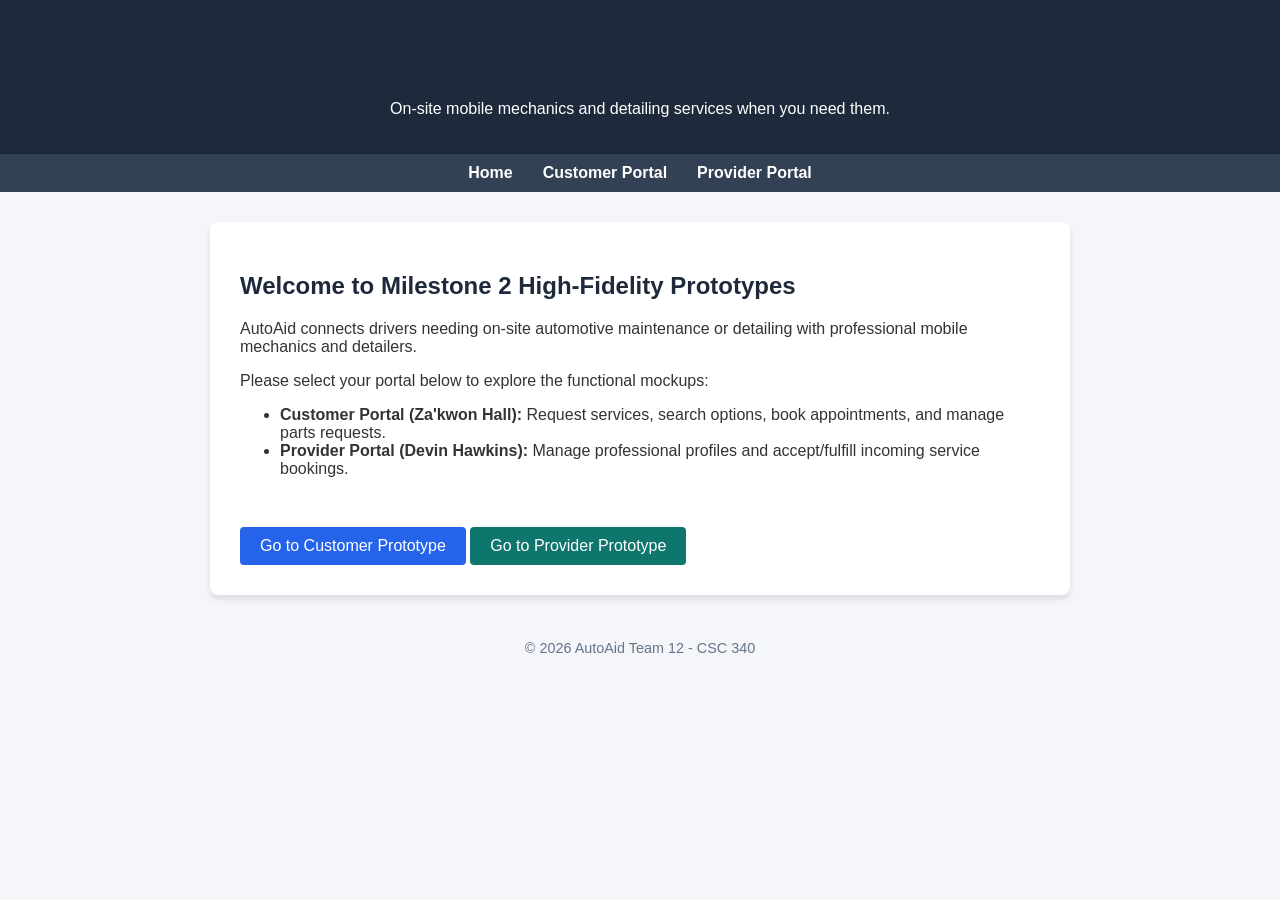
==== high-fidelity-prototype/index.html @ 67a8ec5c "Add high-fidelity prototype structure, landing page, customer and provider mockups" ====
<!DOCTYPE html>
<html lang="en">
<head>
    <meta charset="UTF-8">
    <meta name="viewport" content="width=device-width, initial-scale=1.0">
    <title>AutoAid - Prototype Hub</title>
    <link rel="stylesheet" href="styles.css">
</head>
<body>
    <header>
        <h1>AutoAid Prototype Hub</h1>
        <p>On-site mobile mechanics and detailing services when you need them.</p>
    </header>
    <nav>
        <a href="index.html">Home</a>
        <a href="customer/index.html">Customer Portal</a>
        <a href="provider/index.html">Provider Portal</a>
    </nav>
    <div class="container">
        <h2>Welcome to Milestone 2 High-Fidelity Prototypes</h2>
        <p>AutoAid connects drivers needing on-site automotive maintenance or detailing with professional mobile mechanics and detailers.</p>
        <p>Please select your portal below to explore the functional mockups:</p>
        <ul>
            <li><strong>Customer Portal (Za'kwon Hall):</strong> Request services, search options, book appointments, and manage parts requests.</li>
            <li><strong>Provider Portal (Devin Hawkins):</strong> Manage professional profiles and accept/fulfill incoming service bookings.</li>
        </ul>
        <br>
        <a href="customer/index.html" class="btn">Go to Customer Prototype</a>
        <a href="provider/index.html" class="btn" style="background-color: #0f766e;">Go to Provider Prototype</a>
    </div>
    <footer>
        &copy; 2026 AutoAid Team 12 - CSC 340
    </footer>
</body>
</html>
---- high-fidelity-prototype/styles.css ----
body {
    font-family: Arial, sans-serif;
    margin: 0;
    padding: 0;
    background-color: #f4f6f9;
    color: #333;
}

header {
    background-color: #1e293b;
    color: white;
    padding: 20px;
    text-align: center;
}

nav {
    display: flex;
    justify-content: center;
    background-color: #334155;
    padding: 10px;
}

nav a {
    color: white;
    text-decoration: none;
    margin: 0 15px;
    font-weight: bold;
}

nav a:hover {
    text-decoration: underline;
}

.container {
    max-width: 800px;
    margin: 30px auto;
    background: white;
    padding: 30px;
    border-radius: 8px;
    box-shadow: 0 4px 6px rgba(0,0,0,0.1);
}

h1, h2 {
    color: #1e293b;
}

.btn {
    display: inline-block;
    background-color: #2563eb;
    color: white;
    padding: 10px 20px;
    border-radius: 4px;
    text-decoration: none;
    margin-top: 15px;
}

.btn:hover {
    background-color: #1d4ed8;
}

footer {
    text-align: center;
    padding: 15px;
    color: #64748b;
    font-size: 0.9rem;
}
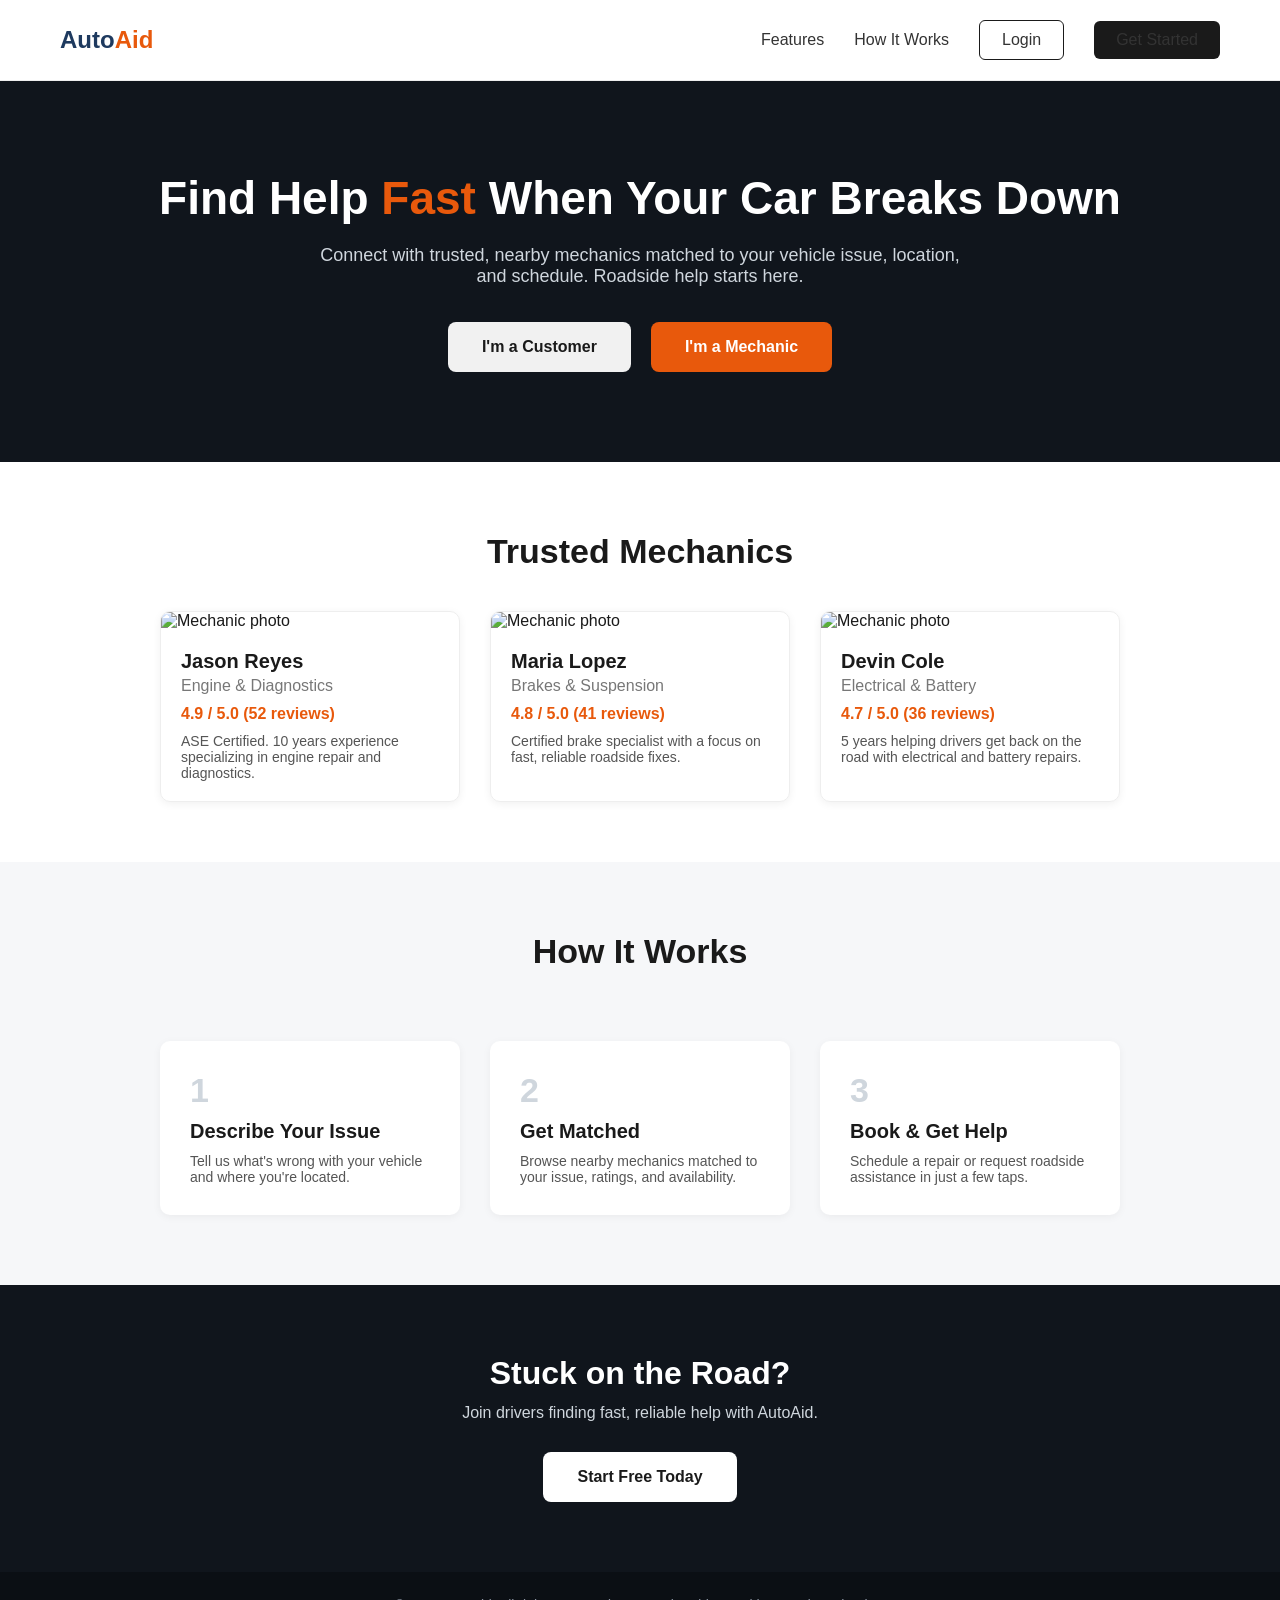
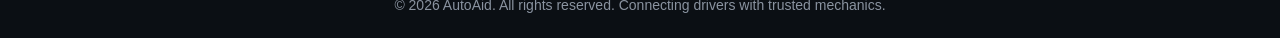
==== commit 6ca8cb03: "Updated the home landing page" ====
--- a/high-fidelity-prototype/index.html
+++ b/high-fidelity-prototype/index.html
@@ -1,35 +1,255 @@
 <!DOCTYPE html>
 <html lang="en">
 <head>
-    <meta charset="UTF-8">
-    <meta name="viewport" content="width=device-width, initial-scale=1.0">
-    <title>AutoAid - Prototype Hub</title>
-    <link rel="stylesheet" href="styles.css">
+<meta charset="UTF-8">
+<meta name="viewport" content="width=device-width, initial-scale=1.0">
+<title>AutoAid - Roadside & Mechanic Matching</title>
+<style>
+  * { margin: 0; padding: 0; box-sizing: border-box; font-family: 'Segoe UI', Arial, sans-serif; }
+  body { color: #1a1a1a; }
+
+  /* Navbar */
+  nav {
+    display: flex;
+    justify-content: space-between;
+    align-items: center;
+    padding: 20px 60px;
+    border-bottom: 1px solid #eee;
+  }
+  .logo {
+    display: flex;
+    align-items: center;
+    font-size: 24px;
+    font-weight: 700;
+    color: #1e3a5f;
+  }
+  .logo span { color: #e8590c; }
+  .nav-links {
+    display: flex;
+    align-items: center;
+    gap: 30px;
+  }
+  .nav-links a {
+    text-decoration: none;
+    color: #333;
+    font-weight: 500;
+  }
+  .btn {
+    padding: 10px 22px;
+    border-radius: 6px;
+    font-weight: 600;
+    text-decoration: none;
+    cursor: pointer;
+    border: none;
+  }
+  .btn-outline {
+    border: 1px solid #1a1a1a;
+    background: transparent;
+    color: #1a1a1a;
+  }
+  .btn-solid {
+    background: #1a1a1a;
+    color: #fff;
+  }
+
+  /* Hero */
+  .hero {
+    background: #10151c;
+    color: #fff;
+    text-align: center;
+    padding: 90px 20px;
+  }
+  .hero h1 {
+    font-size: 46px;
+    margin-bottom: 20px;
+  }
+  .hero h1 .highlight { color: #e8590c; }
+  .hero p {
+    font-size: 18px;
+    color: #cfd6dd;
+    max-width: 650px;
+    margin: 0 auto 35px;
+  }
+  .hero-buttons {
+    display: flex;
+    justify-content: center;
+    gap: 20px;
+  }
+  .hero-buttons button {
+    padding: 16px 34px;
+    font-size: 16px;
+    border-radius: 8px;
+    font-weight: 600;
+    cursor: pointer;
+    border: none;
+  }
+  .btn-customer { background: #f1f1f1; color: #1a1a1a; }
+  .btn-mechanic { background: #e8590c; color: #fff; }
+
+  /* Section titles */
+  .section-title {
+    text-align: center;
+    font-size: 34px;
+    margin: 70px 0 40px;
+  }
+
+  /* Mechanic cards */
+  .cards {
+    display: flex;
+    justify-content: center;
+    gap: 30px;
+    padding: 0 60px 60px;
+    flex-wrap: wrap;
+  }
+  .card {
+    width: 300px;
+    border: 1px solid #eee;
+    border-radius: 10px;
+    overflow: hidden;
+    box-shadow: 0 2px 8px rgba(0,0,0,0.06);
+  }
+  .card img {
+    width: 100%;
+    height: 190px;
+    object-fit: cover;
+  }
+  .card-body { padding: 20px; }
+  .card-body h3 { font-size: 20px; margin-bottom: 4px; }
+  .card-body .specialty { color: #777; margin-bottom: 10px; }
+  .card-body .rating { color: #e8590c; font-weight: 600; margin-bottom: 10px; }
+  .card-body p.desc { font-size: 14px; color: #555; }
+
+  /* How it works */
+  .steps {
+    display: flex;
+    justify-content: center;
+    gap: 30px;
+    padding: 0 60px 70px;
+    background: #f6f7f9;
+    flex-wrap: wrap;
+  }
+  .steps .section-title { width: 100%; }
+  .step {
+    background: #fff;
+    width: 300px;
+    padding: 30px;
+    border-radius: 10px;
+    box-shadow: 0 2px 8px rgba(0,0,0,0.05);
+  }
+  .step .num { font-size: 34px; color: #cfd6dd; font-weight: 700; margin-bottom: 10px; }
+  .step h3 { font-size: 20px; margin-bottom: 10px; }
+  .step p { color: #555; font-size: 14px; }
+
+  /* CTA */
+  .cta {
+    background: #10151c;
+    color: #fff;
+    text-align: center;
+    padding: 70px 20px;
+  }
+  .cta h2 { font-size: 32px; margin-bottom: 12px; }
+  .cta p { color: #cfd6dd; margin-bottom: 30px; }
+  .cta button {
+    background: #fff;
+    color: #1a1a1a;
+    padding: 16px 34px;
+    border-radius: 8px;
+    font-weight: 600;
+    font-size: 16px;
+    border: none;
+    cursor: pointer;
+  }
+
+  /* Footer */
+  footer {
+    text-align: center;
+    padding: 25px;
+    background: #0b0f14;
+    color: #8a93a0;
+    font-size: 14px;
+  }
+</style>
 </head>
 <body>
-    <header>
-        <h1>AutoAid Prototype Hub</h1>
-        <p>On-site mobile mechanics and detailing services when you need them.</p>
-    </header>
-    <nav>
-        <a href="index.html">Home</a>
-        <a href="customer/index.html">Customer Portal</a>
-        <a href="provider/index.html">Provider Portal</a>
-    </nav>
-    <div class="container">
-        <h2>Welcome to Milestone 2 High-Fidelity Prototypes</h2>
-        <p>AutoAid connects drivers needing on-site automotive maintenance or detailing with professional mobile mechanics and detailers.</p>
-        <p>Please select your portal below to explore the functional mockups:</p>
-        <ul>
-            <li><strong>Customer Portal (Za'kwon Hall):</strong> Request services, search options, book appointments, and manage parts requests.</li>
-            <li><strong>Provider Portal (Devin Hawkins):</strong> Manage professional profiles and accept/fulfill incoming service bookings.</li>
-        </ul>
-        <br>
-        <a href="customer/index.html" class="btn">Go to Customer Prototype</a>
-        <a href="provider/index.html" class="btn" style="background-color: #0f766e;">Go to Provider Prototype</a>
-    </div>
-    <footer>
-        &copy; 2026 AutoAid Team 12 - CSC 340
-    </footer>
+
+  <nav>
+    <div class="logo">Auto<span>Aid</span></div>
+    <div class="nav-links">
+      <a href="#features">Features</a>
+      <a href="#how-it-works">How It Works</a>
+      <a href="login.html" class="btn btn-outline">Login</a>
+      <a href="signup.html" class="btn btn-solid">Get Started</a>
+    </div>
+  </nav>
+
+  <section class="hero">
+    <h1>Find Help <span class="highlight">Fast</span> When Your Car Breaks Down</h1>
+    <p>Connect with trusted, nearby mechanics matched to your vehicle issue, location, and schedule. Roadside help starts here.</p>
+    <div class="hero-buttons">
+      <button class="btn-customer" onclick="location.href='customer/index.html'">I'm a Customer</button>
+      <button class="btn-mechanic" onclick="location.href='mechanic/index.html'">I'm a Mechanic</button>
+    </div>
+  </section>
+
+  <h2 class="section-title" id="features">Trusted Mechanics</h2>
+  <div class="cards">
+    <div class="card">
+      <img src="https://via.placeholder.com/300x190" alt="Mechanic photo">
+      <div class="card-body">
+        <h3>Jason Reyes</h3>
+        <div class="specialty">Engine & Diagnostics</div>
+        <div class="rating">4.9 / 5.0 (52 reviews)</div>
+        <p class="desc">ASE Certified. 10 years experience specializing in engine repair and diagnostics.</p>
+      </div>
+    </div>
+    <div class="card">
+      <img src="https://via.placeholder.com/300x190" alt="Mechanic photo">
+      <div class="card-body">
+        <h3>Maria Lopez</h3>
+        <div class="specialty">Brakes & Suspension</div>
+        <div class="rating">4.8 / 5.0 (41 reviews)</div>
+        <p class="desc">Certified brake specialist with a focus on fast, reliable roadside fixes.</p>
+      </div>
+    </div>
+    <div class="card">
+      <img src="https://via.placeholder.com/300x190" alt="Mechanic photo">
+      <div class="card-body">
+        <h3>Devin Cole</h3>
+        <div class="specialty">Electrical & Battery</div>
+        <div class="rating">4.7 / 5.0 (36 reviews)</div>
+        <p class="desc">5 years helping drivers get back on the road with electrical and battery repairs.</p>
+      </div>
+    </div>
+  </div>
+
+  <div class="steps" id="how-it-works">
+    <h2 class="section-title">How It Works</h2>
+    <div class="step">
+      <div class="num">1</div>
+      <h3>Describe Your Issue</h3>
+      <p>Tell us what's wrong with your vehicle and where you're located.</p>
+    </div>
+    <div class="step">
+      <div class="num">2</div>
+      <h3>Get Matched</h3>
+      <p>Browse nearby mechanics matched to your issue, ratings, and availability.</p>
+    </div>
+    <div class="step">
+      <div class="num">3</div>
+      <h3>Book & Get Help</h3>
+      <p>Schedule a repair or request roadside assistance in just a few taps.</p>
+    </div>
+  </div>
+
+  <section class="cta">
+    <h2>Stuck on the Road?</h2>
+    <p>Join drivers finding fast, reliable help with AutoAid.</p>
+    <button onclick="location.href='signup.html'">Start Free Today</button>
+  </section>
+
+  <footer>
+    &copy; 2026 AutoAid. All rights reserved. Connecting drivers with trusted mechanics.
+  </footer>
+
 </body>
 </html>
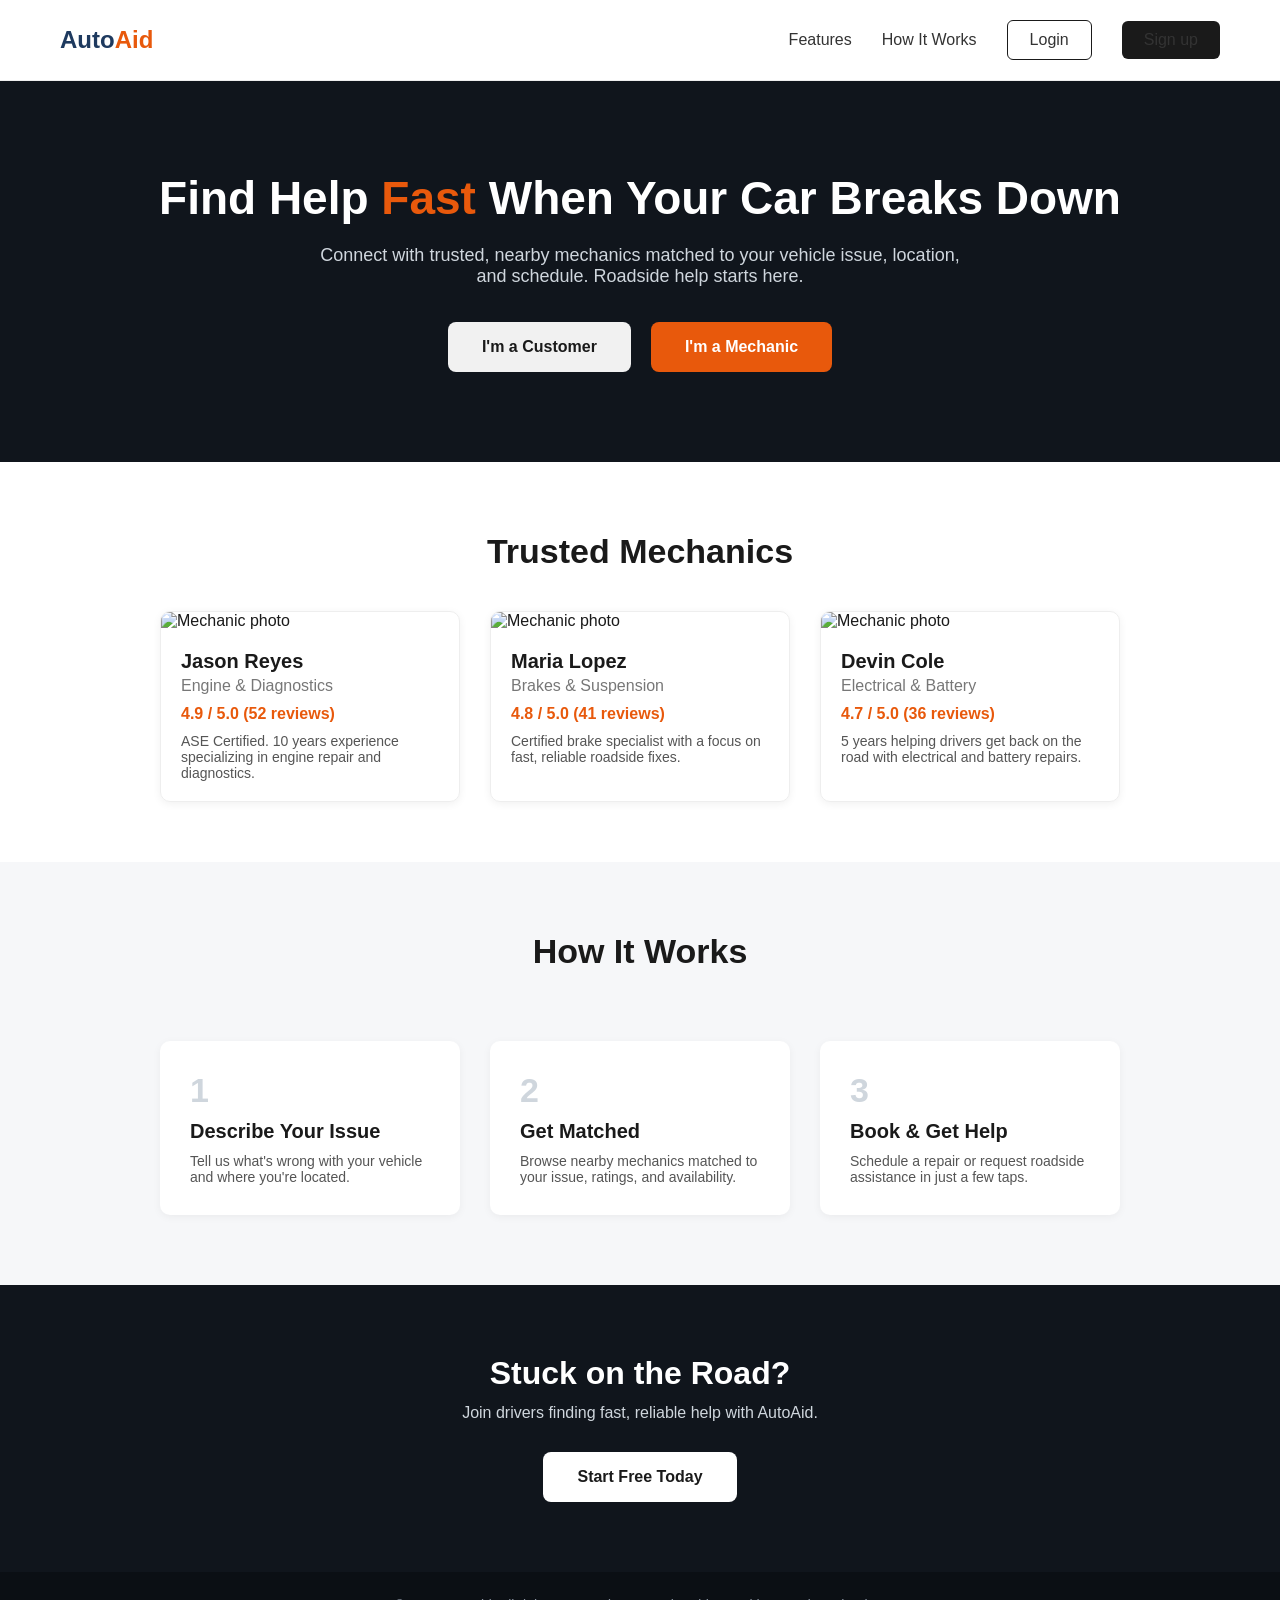
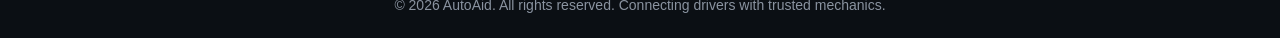
==== commit 3559be54: "Created the dashboard page for the customer and updated the index.html" ====
--- a/high-fidelity-prototype/index.html
+++ b/high-fidelity-prototype/index.html
@@ -178,7 +178,7 @@
       <a href="#features">Features</a>
       <a href="#how-it-works">How It Works</a>
       <a href="login.html" class="btn btn-outline">Login</a>
-      <a href="signup.html" class="btn btn-solid">Get Started</a>
+      <a href="register.html" class="btn btn-solid">Sign up</a>
     </div>
   </nav>
 
@@ -186,8 +186,8 @@
     <h1>Find Help <span class="highlight">Fast</span> When Your Car Breaks Down</h1>
     <p>Connect with trusted, nearby mechanics matched to your vehicle issue, location, and schedule. Roadside help starts here.</p>
     <div class="hero-buttons">
-      <button class="btn-customer" onclick="location.href='customer/index.html'">I'm a Customer</button>
-      <button class="btn-mechanic" onclick="location.href='mechanic/index.html'">I'm a Mechanic</button>
+      <button class="btn-customer" onclick="location.href='register.html'">I'm a Customer</button>
+      <button class="btn-mechanic" onclick="location.href='register.html'">I'm a Mechanic</button>
     </div>
   </section>
 
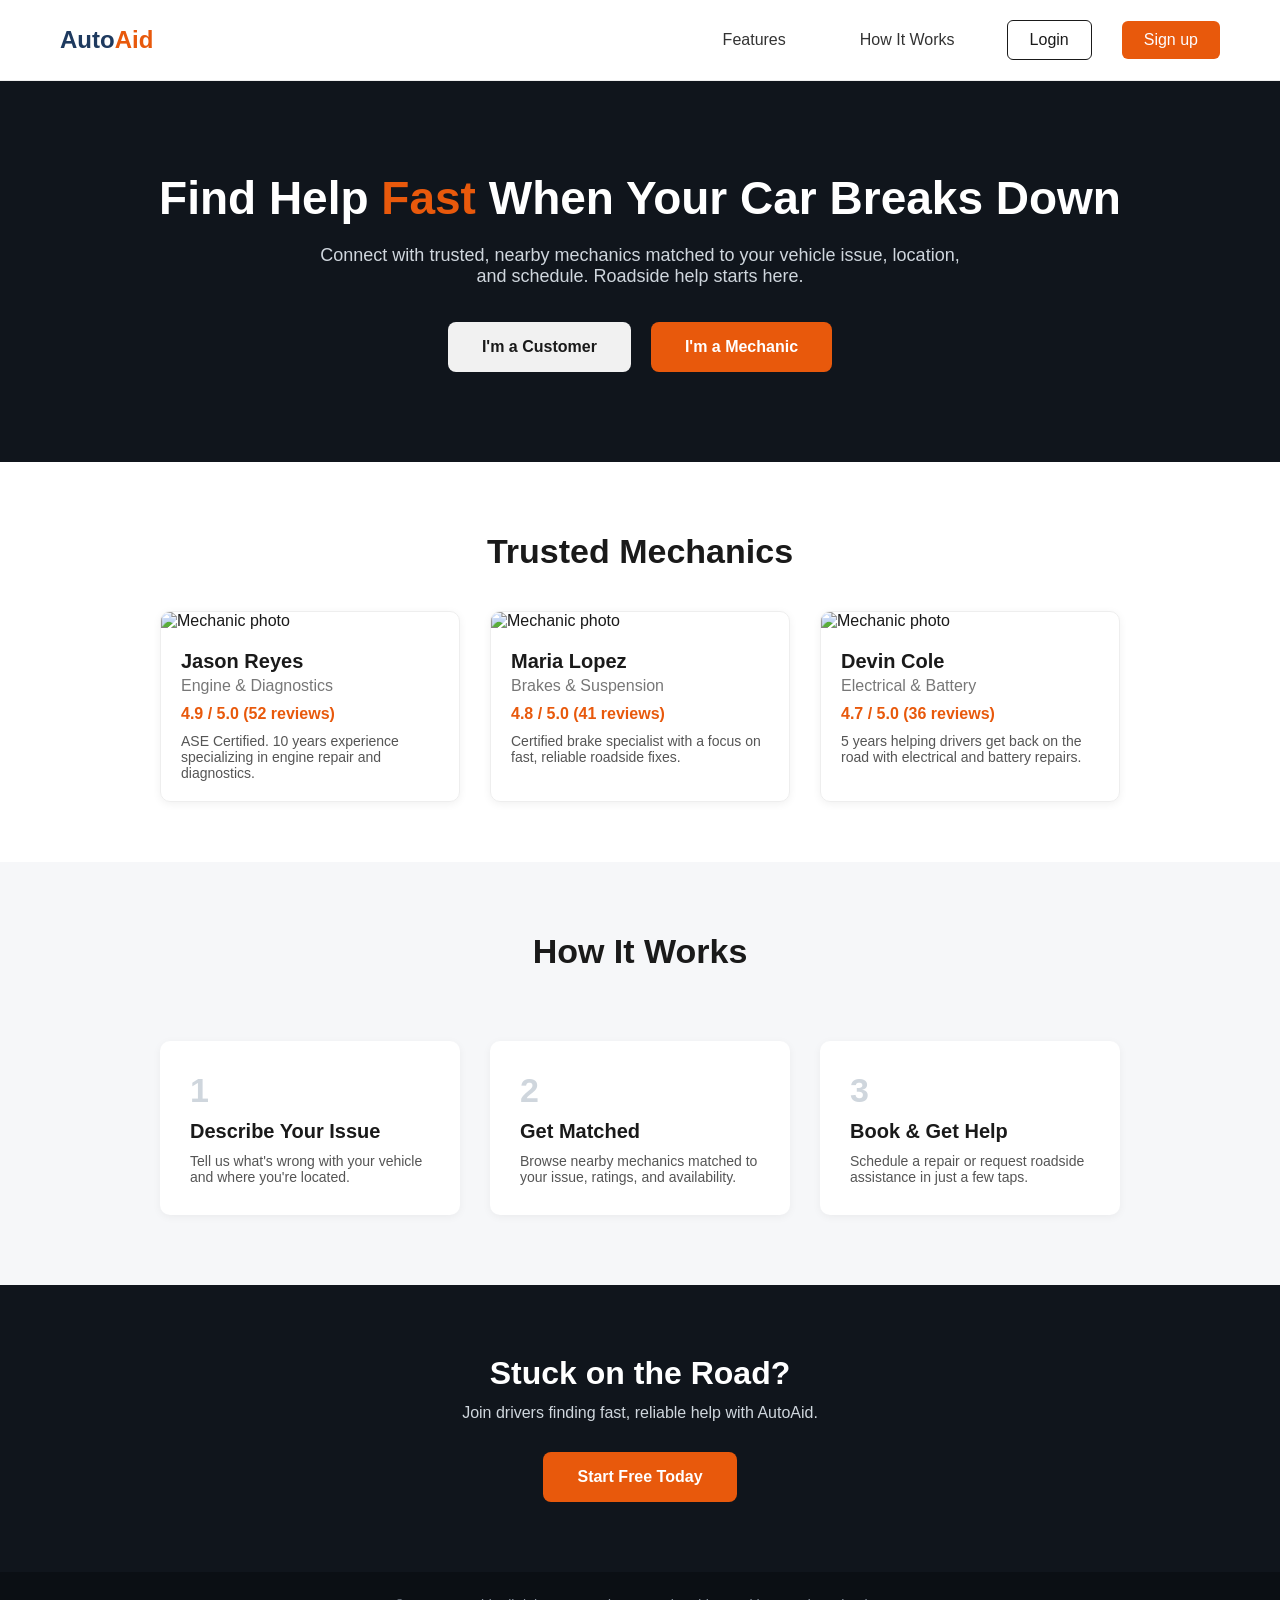
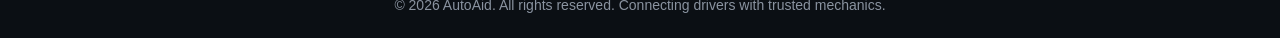
==== commit 60b800c4: "Minor changes" ====
--- a/high-fidelity-prototype/index.html
+++ b/high-fidelity-prototype/index.html
@@ -31,7 +31,6 @@
   }
   .nav-links a {
     text-decoration: none;
-    color: #333;
     font-weight: 500;
   }
   .btn {
@@ -41,6 +40,7 @@
     text-decoration: none;
     cursor: pointer;
     border: none;
+    color:#333;
   }
   .btn-outline {
     border: 1px solid #1a1a1a;
@@ -48,8 +48,8 @@
     color: #1a1a1a;
   }
   .btn-solid {
-    background: #1a1a1a;
-    color: #fff;
+    background: #e8590c;
+    color: #fcfcff;
   }
 
   /* Hero */
@@ -150,8 +150,8 @@
   .cta h2 { font-size: 32px; margin-bottom: 12px; }
   .cta p { color: #cfd6dd; margin-bottom: 30px; }
   .cta button {
-    background: #fff;
-    color: #1a1a1a;
+    background: #e8590c;
+    color: #fff;
     padding: 16px 34px;
     border-radius: 8px;
     font-weight: 600;
@@ -175,8 +175,8 @@
   <nav>
     <div class="logo">Auto<span>Aid</span></div>
     <div class="nav-links">
-      <a href="#features">Features</a>
-      <a href="#how-it-works">How It Works</a>
+      <a href="#features" class="btn">Features</a>
+      <a href="#how-it-works" class="btn">How It Works</a>
       <a href="login.html" class="btn btn-outline">Login</a>
       <a href="register.html" class="btn btn-solid">Sign up</a>
     </div>
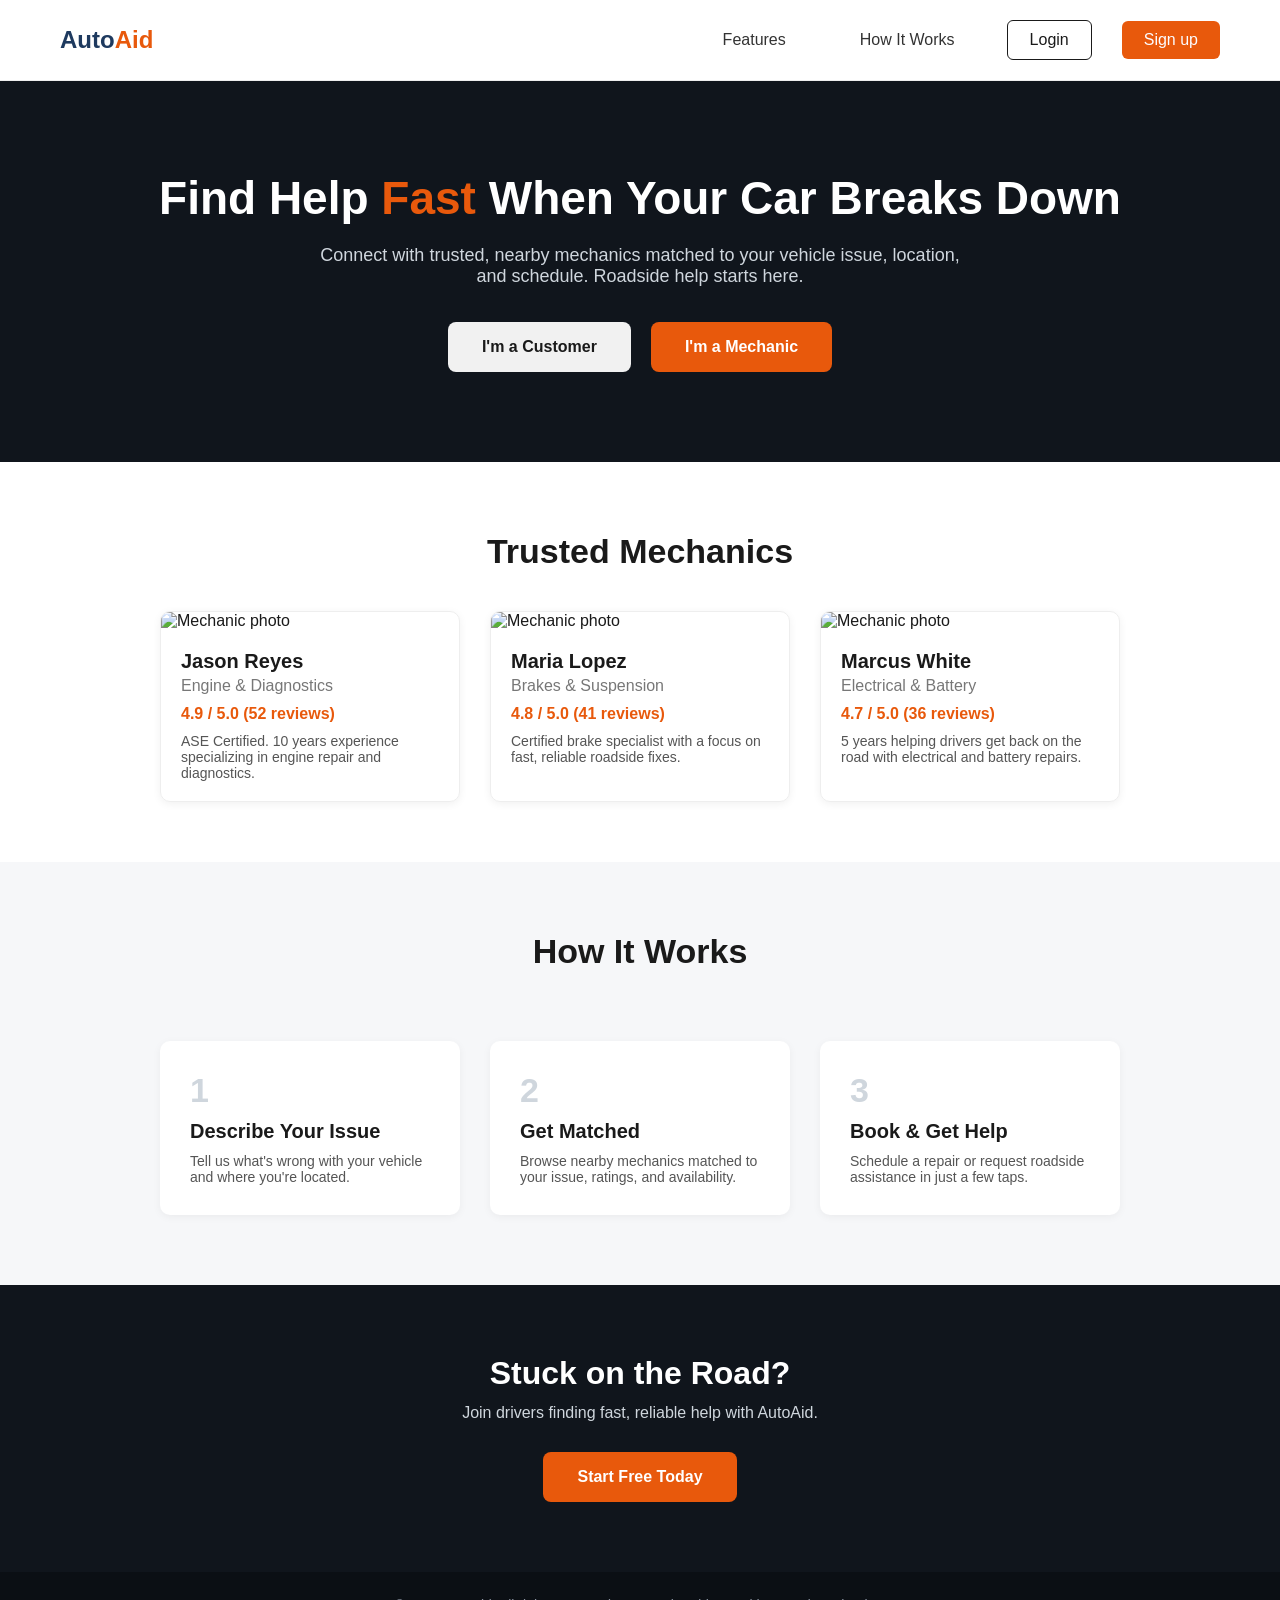
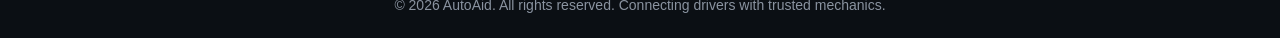
==== commit c9fe7d35: "Created customer profile page, added mechanics page." ====
--- a/high-fidelity-prototype/index.html
+++ b/high-fidelity-prototype/index.html
@@ -214,7 +214,7 @@
     <div class="card">
       <img src="https://via.placeholder.com/300x190" alt="Mechanic photo">
       <div class="card-body">
-        <h3>Devin Cole</h3>
+        <h3>Marcus White</h3>
         <div class="specialty">Electrical & Battery</div>
         <div class="rating">4.7 / 5.0 (36 reviews)</div>
         <p class="desc">5 years helping drivers get back on the road with electrical and battery repairs.</p>
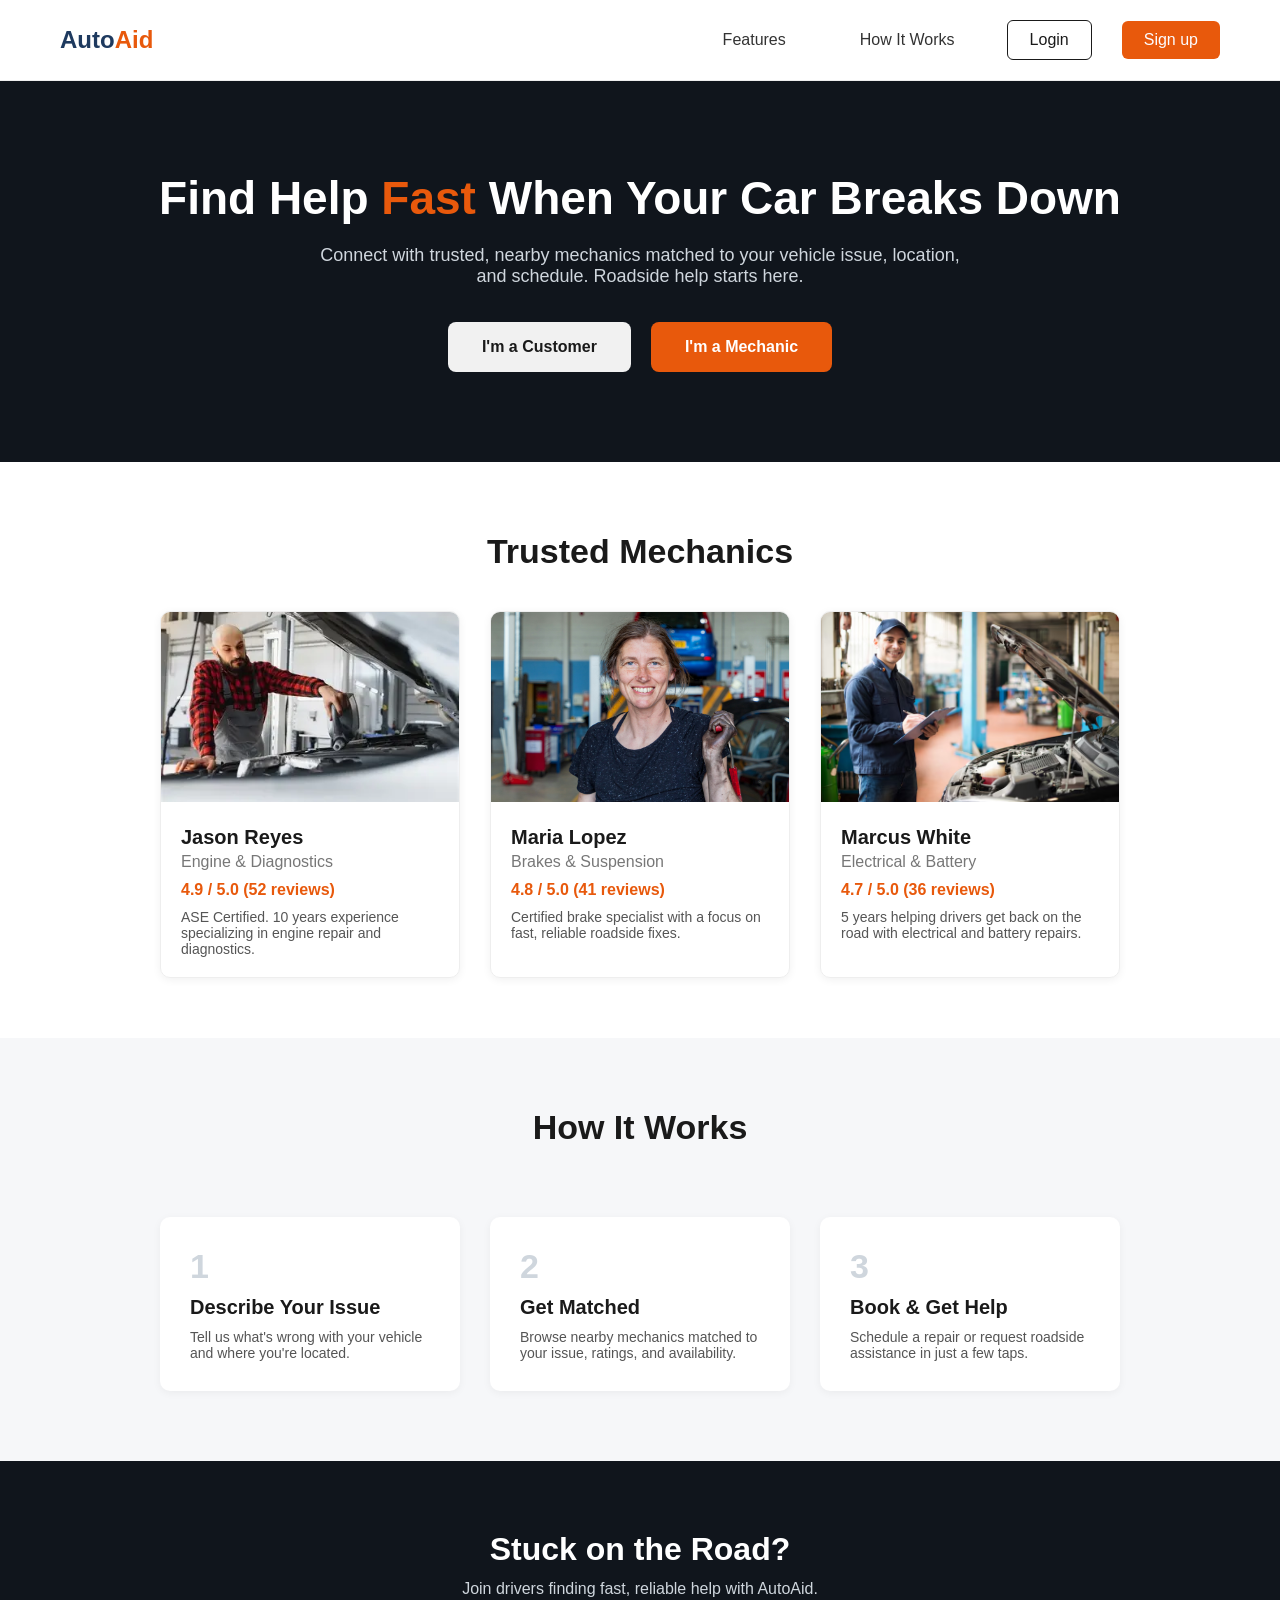
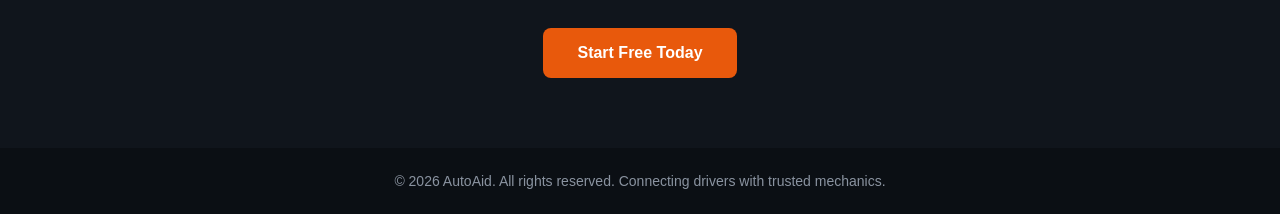
==== commit e259eb38: "Added images for mechanics" ====
--- a/high-fidelity-prototype/index.html
+++ b/high-fidelity-prototype/index.html
@@ -194,7 +194,7 @@
   <h2 class="section-title" id="features">Trusted Mechanics</h2>
   <div class="cards">
     <div class="card">
-      <img src="https://via.placeholder.com/300x190" alt="Mechanic photo">
+         <img src="./images/jason.jpg" alt="Jason Reyes">
       <div class="card-body">
         <h3>Jason Reyes</h3>
         <div class="specialty">Engine & Diagnostics</div>
@@ -203,7 +203,7 @@
       </div>
     </div>
     <div class="card">
-      <img src="https://via.placeholder.com/300x190" alt="Mechanic photo">
+      <img src="./images/maria.jpg" alt="Maria Lopez">
       <div class="card-body">
         <h3>Maria Lopez</h3>
         <div class="specialty">Brakes & Suspension</div>
@@ -212,7 +212,7 @@
       </div>
     </div>
     <div class="card">
-      <img src="https://via.placeholder.com/300x190" alt="Mechanic photo">
+      <img src="./images/marcus.jpg" alt="Marcus White">
       <div class="card-body">
         <h3>Marcus White</h3>
         <div class="specialty">Electrical & Battery</div>
